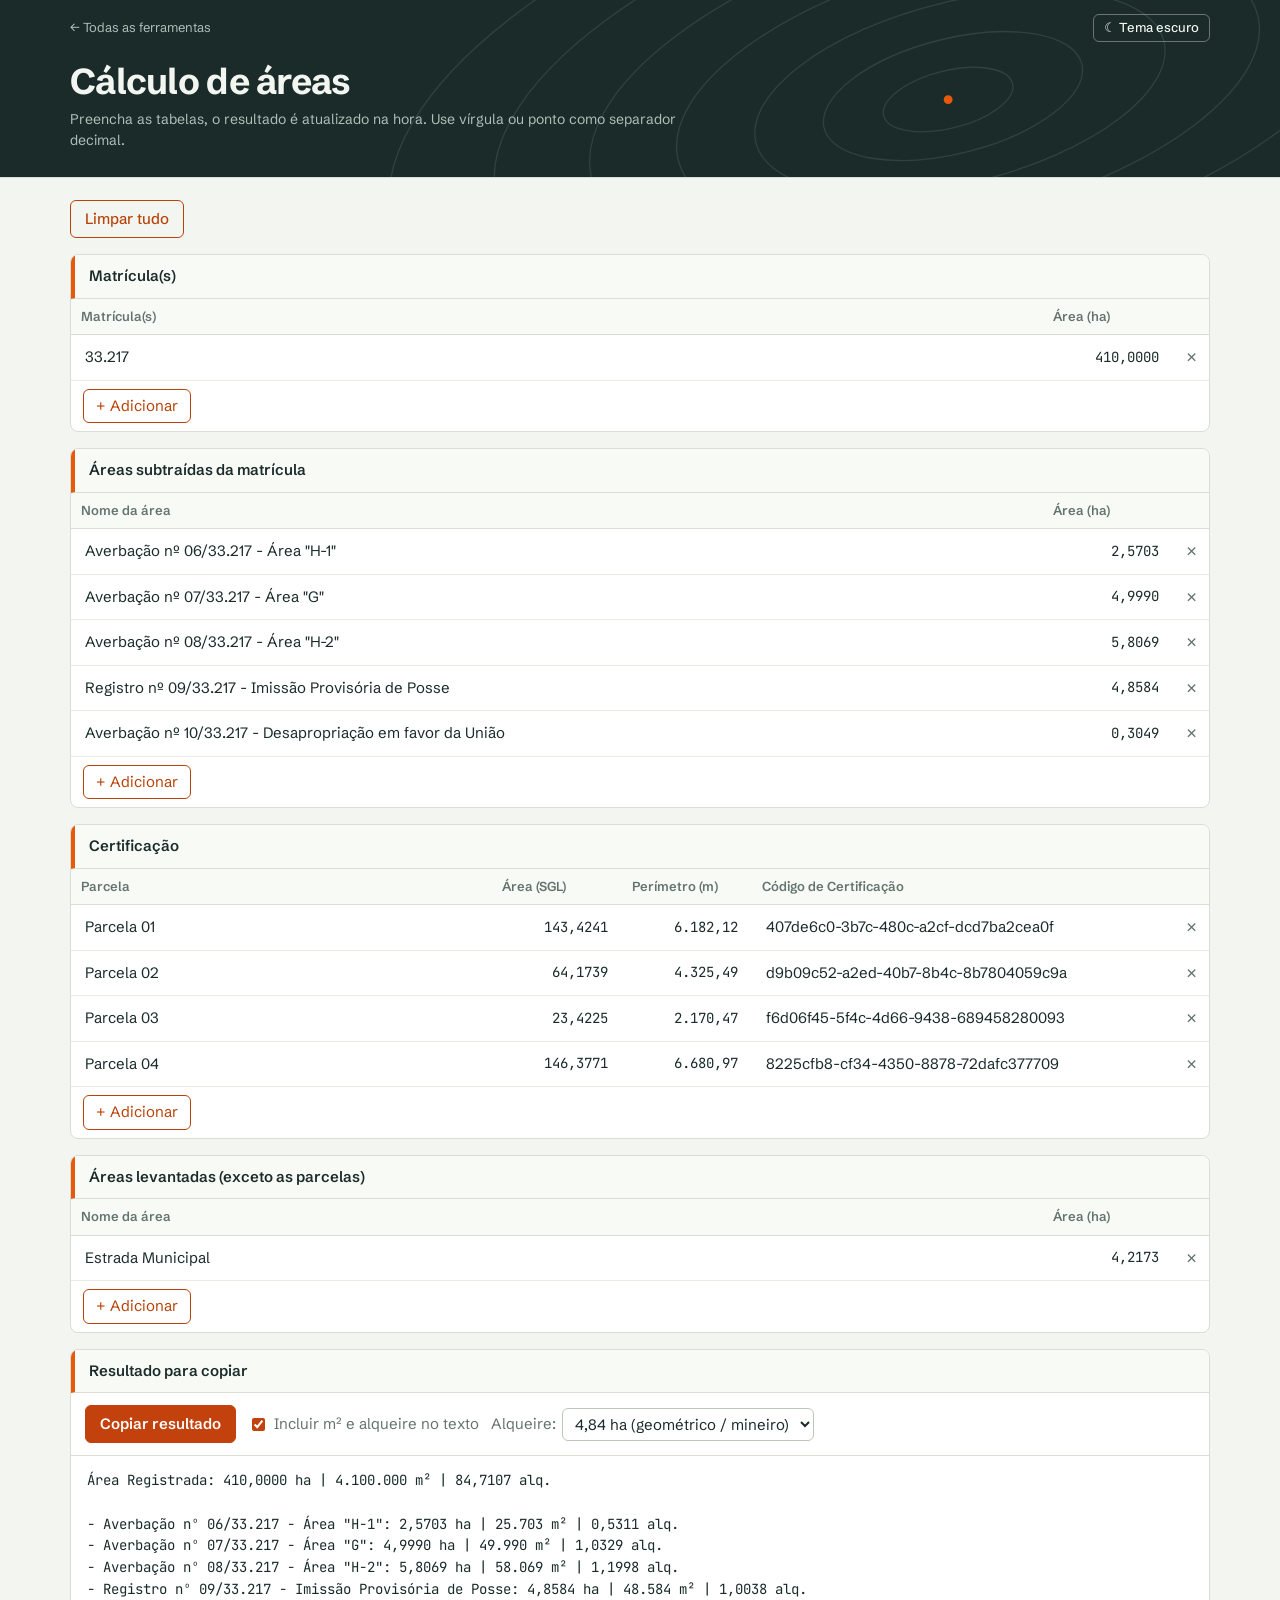
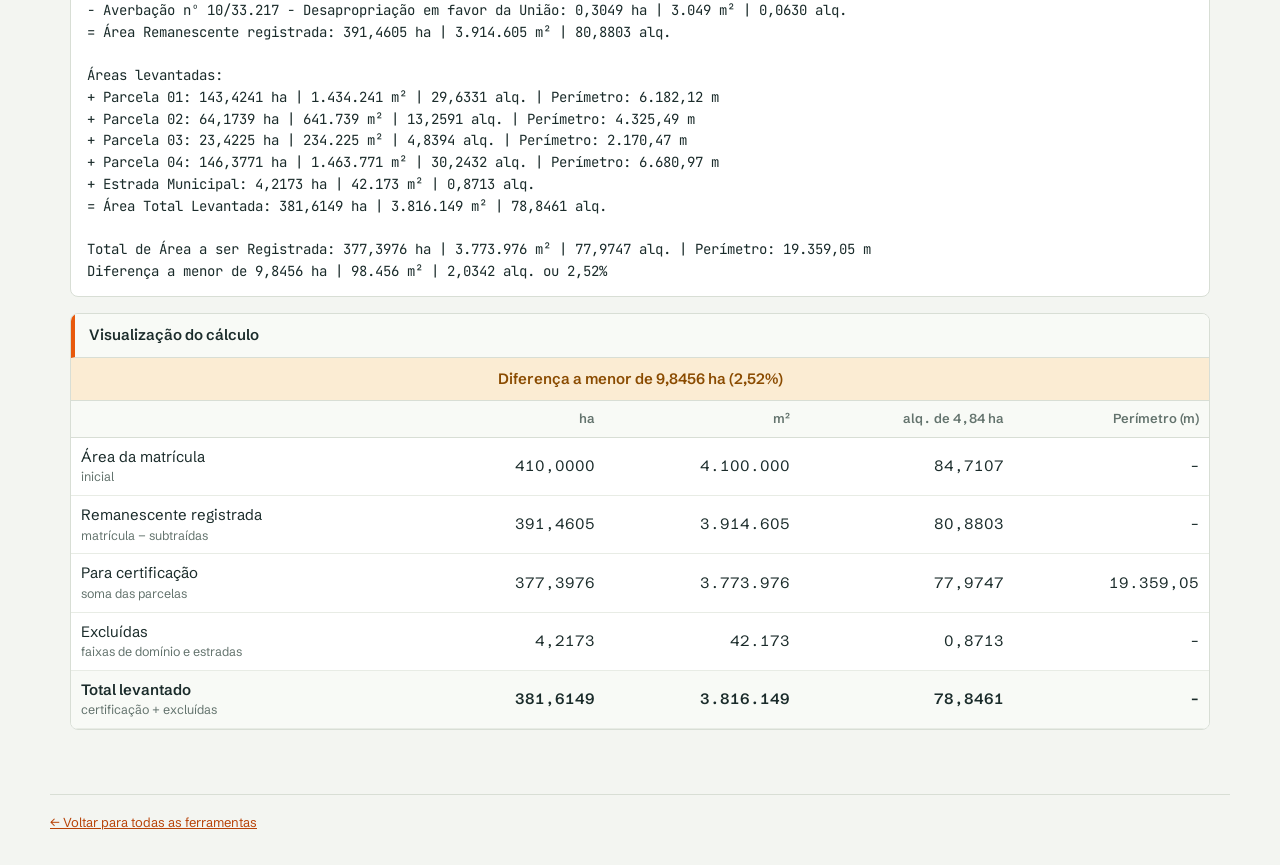
==== areas/index.html @ 034ebc50 "Update index.html" ====
<!DOCTYPE html>
<html lang="pt-BR">
<head>
<meta charset="utf-8">
<meta name="viewport" content="width=device-width, initial-scale=1">
<meta name="color-scheme" content="light dark">
<title>Cálculo de áreas · Ferramentas</title>
<meta name="description" content="Cálculo de áreas: matrícula, áreas subtraídas, parcelas certificadas e áreas levantadas, com texto pronto para copiar.">
<link rel="icon" href="../assets/favicon.svg" type="image/svg+xml">
<link rel="preconnect" href="https://fonts.googleapis.com">
<link rel="preconnect" href="https://fonts.gstatic.com" crossorigin>
<link href="https://fonts.googleapis.com/css2?family=JetBrains+Mono:wght@400;500&family=Schibsted+Grotesk:wght@400;500;600;700&display=swap" rel="stylesheet">
<link rel="stylesheet" href="../assets/comum.css">
<script src="../assets/comum.js"></script>
<style>
main.wrap { padding-top: 22px; padding-bottom: 8px; }
section { background: var(--surface); border: 1px solid var(--line); border-radius: 8px; margin-bottom: 16px; overflow: hidden; }
section > h2 { margin: 0; padding: 10px 14px; font-size: 15px; font-weight: 600; background: var(--surface-2);
  border-bottom: 1px solid var(--line); border-left: 4px solid var(--mark); }
.scroll { overflow-x: auto; }
table { width: 100%; border-collapse: collapse; }
th { text-align: left; font-weight: 600; font-size: 13px; padding: 8px 10px; color: var(--muted);
  background: var(--surface-2); border-bottom: 1px solid var(--line); white-space: nowrap; }
td { padding: 3px 4px; border-bottom: 1px solid var(--line-soft); }
td input { width: 100%; min-width: 90px; padding: 7px 9px; font: inherit; color: var(--ink);
  background: transparent; border: 1px solid transparent; border-radius: 4px; }
td input:hover { border-color: var(--line-strong); }
td input:focus { outline: 2px solid var(--mark); background: var(--surface); }
td.num { width: 130px; }
td.num input { text-align: right; min-width: 0; font-family: var(--mono); font-size: 14px; }
th.num { width: 130px; }
td.del { width: 36px; text-align: center; }
button.add, button.x { font: inherit; cursor: pointer; border-radius: 6px; }
button.add { margin: 8px 12px; padding: 5px 12px; background: transparent; color: var(--accent-text); border: 1px solid var(--accent-text); }
button.add:hover { background: var(--accent); border-color: var(--accent); color: var(--accent-ink); }
button.x { border: none; background: transparent; color: var(--muted); font-size: 1.1rem; padding: 2px 8px; }
button.x:hover { color: var(--danger); }
select { color: var(--ink); background: var(--surface); border: 1px solid var(--line-strong); border-radius: 6px; padding: 5px 8px; }
.bar { display: flex; flex-wrap: wrap; gap: 12px; align-items: center; padding: 12px 14px; border-bottom: 1px solid var(--line); }
.bar label { display: flex; gap: 6px; align-items: center; color: var(--muted); }
.bar input[type="checkbox"] { accent-color: var(--accent); }
pre { margin: 0; padding: 14px 16px; white-space: pre-wrap; word-break: break-word;
  font: 14px/1.55 var(--mono); }
.calc .diff { text-align: center; padding: 10px 14px; font-weight: 600; background: var(--surface-2); border-bottom: 1px solid var(--line); }
.calc .diff.zero { color: var(--ok); background: var(--ok-wash); }
.calc .diff.warn { color: var(--warn); background: var(--warn-wash); }
.calc table { font-variant-numeric: tabular-nums; }
.calc th { color: var(--muted); text-align: right; }
.calc th:first-child, .calc td:first-child { text-align: left; }
.calc td { padding: 8px 10px; text-align: right; white-space: nowrap; }
.calc td:first-child { white-space: normal; }
.calc tr.tot td { font-weight: 600; background: var(--surface-2); }
.calc small { display: block; color: var(--muted); font-weight: 400; }
.toast { color: var(--ok); font-size: 13px; }
</style>
</head>
<body>
<header class="top">
  <div class="wrap">
    <nav class="crumbs" aria-label="Navegação">
      <a href="../">← Todas as ferramentas</a>
      <button type="button" class="btn light small" id="themeBtn">Tema</button>
    </nav>
    <div class="top-main">
      <div>
        <h1>Cálculo de áreas</h1>
        <p class="lead">Preencha as tabelas, o resultado é atualizado na hora. Use vírgula ou ponto como separador decimal.</p>
      </div>
    </div>
  </div>
</header>

<main class="wrap">
  <div style="margin-bottom:16px">
    <button class="btn ghost" id="clear">Limpar tudo</button>
  </div>

  <div id="tables"></div>

  <section>
    <h2>Resultado para copiar</h2>
    <div class="bar">
      <button class="btn primary" id="copy">Copiar resultado</button>
      <label><input type="checkbox" id="extra" checked> Incluir m² e alqueire no texto</label>
      <label>Alqueire:
        <select id="alq">
          <option value="48400" selected>4,84 ha (geométrico / mineiro)</option>
          <option value="24200">2,42 ha (paulista)</option>
        </select>
      </label>
      <span class="toast" id="toast" role="status" aria-live="polite"></span>
    </div>
    <pre id="out"></pre>
  </section>

  <section>
    <h2>Visualização do cálculo</h2>
    <div class="calc" id="calc"></div>
  </section>
</main>

<footer class="site-foot wrap">
  <a href="../">← Voltar para todas as ferramentas</a>
</footer>

<script>

const CONFIG = [
  { key: 'mat', title: 'Matrícula(s)',
    cols: [['Matrícula(s)', 'text'], ['Área (ha)', 'num']] },
  { key: 'sub', title: 'Áreas subtraídas da matrícula',
    cols: [['Nome da área', 'text'], ['Área (ha)', 'num']] },
  { key: 'cert', title: 'Certificação',
    cols: [['Parcela', 'text'], ['Área (SGL)', 'num'], ['Perímetro (m)', 'num'], ['Código de Certificação', 'text']] },
  { key: 'lev', title: 'Áreas levantadas (exceto as parcelas)',
    cols: [['Nome da área', 'text'], ['Área (ha)', 'num']] }
];

const EXEMPLO = {
  mat: [['33.217', '410,0000']],
  sub: [
    ['Averbação nº 06/33.217 - Área "H-1"', '2,5703'],
    ['Averbação nº 07/33.217 - Área "G"', '4,9990'],
    ['Averbação nº 08/33.217 - Área "H-2"', '5,8069'],
    ['Registro nº 09/33.217 - Imissão Provisória de Posse', '4,8584'],
    ['Averbação nº 10/33.217 - Desapropriação em favor da União', '0,3049']
  ],
  cert: [
    ['Parcela 01', '143,4241', '6.182,12', '407de6c0-3b7c-480c-a2cf-dcd7ba2cea0f'],
    ['Parcela 02', '64,1739', '4.325,49', 'd9b09c52-a2ed-40b7-8b4c-8b7804059c9a'],
    ['Parcela 03', '23,4225', '2.170,47', 'f6d06f45-5f4c-4d66-9438-689458280093'],
    ['Parcela 04', '146,3771', '6.680,97', '8225cfb8-cf34-4350-8878-72dafc377709']
  ],
  lev: [['Estrada Municipal', '4,2173']]
};

const data = {};
CONFIG.forEach(c => data[c.key] = []);

/* ---------- números ---------- */
function parse(v) {
  v = String(v || '').trim().replace(/\s/g, '');
  if (!v) return 0;
  if (v.includes(',')) v = v.replace(/\./g, '').replace(',', '.');
  const n = parseFloat(v);
  return isNaN(n) ? 0 : n;
}
const fmt = (n, d) => n.toLocaleString('pt-BR', { minimumFractionDigits: d, maximumFractionDigits: d });
const ha = n => fmt(n, 4);
const m2 = n => fmt(Math.round(n * 10000), 0); // 4 casas em ha = 1 m²
const alqM2 = () => +document.getElementById('alq').value;
const alqNome = () => 'alq. de ' + fmt(alqM2() / 10000, 2) + ' ha';
const alq = n => fmt(n * 10000 / alqM2(), 4);
const cap = s => s.charAt(0).toUpperCase() + s.slice(1);

/* ---------- tabelas de entrada ---------- */
function newRow(key) {
  const n = CONFIG.find(c => c.key === key).cols.length;
  const row = Array(n).fill('');
  if (key === 'cert') row[0] = 'Parcela ' + String(data.cert.length + 1).padStart(2, '0');
  return row;
}

function build() {
  const wrap = document.getElementById('tables');
  wrap.innerHTML = '';
  CONFIG.forEach(c => {
    const sec = document.createElement('section');
    sec.innerHTML = `<h2>${c.title}</h2><div class="scroll"><table><thead><tr>` +
      c.cols.map(x => `<th${x[1] === 'num' ? ' class="num"' : ''}>${x[0]}</th>`).join('') + `<th></th></tr></thead><tbody></tbody></table></div>`;
    const tbody = sec.querySelector('tbody');
    data[c.key].forEach((row, i) => {
      const tr = document.createElement('tr');
      row.forEach((val, j) => {
        const td = document.createElement('td');
        if (c.cols[j][1] === 'num') td.className = 'num';
        const inp = document.createElement('input');
        inp.value = val;
        inp.setAttribute('aria-label', c.cols[j][0]);
        if (c.cols[j][1] === 'num') inp.inputMode = 'decimal';
        inp.addEventListener('input', () => { data[c.key][i][j] = inp.value; update(); });
        td.appendChild(inp);
        tr.appendChild(td);
      });
      const td = document.createElement('td');
      td.className = 'del';
      td.innerHTML = '<button class="x" title="Remover linha" aria-label="Remover linha">×</button>';
      td.firstChild.addEventListener('click', () => { data[c.key].splice(i, 1); build(); update(); });
      tr.appendChild(td);
      tbody.appendChild(tr);
    });
    const add = document.createElement('button');
    add.className = 'add';
    add.textContent = '+ Adicionar';
    add.addEventListener('click', () => {
      data[c.key].push(newRow(c.key));
      build(); update();
      const inputs = document.querySelectorAll('section')[CONFIG.indexOf(c)].querySelectorAll('tbody tr:last-child input');
      if (inputs[0]) inputs[0].focus();
    });
    sec.appendChild(add);
    wrap.appendChild(sec);
  });
}

/* ---------- cálculo ---------- */
function compute() {
  const rows = k => data[k].filter(r => r.some(v => String(v).trim() !== ''));
  const mat = rows('mat'), sub = rows('sub'), cert = rows('cert'), lev = rows('lev');
  const r4 = x => Math.round(x * 10000) / 10000;
  const sum = (arr, i) => r4(arr.reduce((s, r) => s + parse(r[i]), 0));

  const registrada = sum(mat, 1);
  const subtraidas = sum(sub, 1);
  const remanescente = r4(registrada - subtraidas);       // =SOMA(Coluna E - Coluna I)
  const certificada = sum(cert, 1);                   // Coluna M
  const extra = sum(lev, 1);                          // Coluna R
  const levantada = r4(certificada + extra);

  const diffHa = r4(Math.abs(remanescente - levantada));
  const diffPerc = remanescente === 0 ? 0 : Math.round((diffHa / remanescente) * 10000) / 100;
  const zero = diffHa === 0;
  const sentido = zero ? 'Sem divergência'
    : remanescente > levantada ? 'Diferença a menor de ' : 'Diferença a maior de ';

  return { mat, sub, cert, lev, registrada, subtraidas, remanescente, certificada, extra, levantada,
    diffHa, diffPerc, zero, sentido,
    perCert: Math.round(cert.reduce((s, r) => s + parse(r[2]), 0) * 100) / 100,
    vazio: !mat.length && !cert.length && !lev.length };
}

function text(c, extra) {
  const val = n => ha(n) + ' ha' + (extra ? ` | ${m2(n)} m² | ${alq(n)} alq.` : '');
  const per = n => n > 0 ? ` | Perímetro: ${fmt(n, 2)} m` : '';
  const L = [];
  if (c.mat.length > 1) {
    c.mat.forEach(r => L.push(`Matrícula ${r[0] || '?'}: ${val(parse(r[1]))}`));
    L.push('');
  }
  L.push(`Área Registrada: ${val(c.registrada)}`, '');
  c.sub.forEach(r => L.push(`- ${r[0] || 'Sem nome'}: ${val(parse(r[1]))}`));
  L.push(`= Área Remanescente registrada: ${val(c.remanescente)}`, '');
  L.push('Áreas levantadas:');
  c.cert.forEach((r, i) => L.push(`+ ${cap(r[0] || 'Parcela ' + String(i + 1).padStart(2, '0'))}: ${val(parse(r[1]))}${per(parse(r[2]))}`));
  c.lev.forEach(r => L.push(`+ ${r[0] || 'Sem nome'}: ${val(parse(r[1]))}`));
  L.push(`= Área Total Levantada: ${val(c.levantada)}`, '');
  L.push(`Total de Área a ser Registrada: ${val(c.certificada)}${per(c.perCert)}`);
  L.push(c.zero ? c.sentido : `${c.sentido}${val(c.diffHa)} ou ${fmt(c.diffPerc, 2)}%`);
  return L.join('\n');
}

function visual(c) {
  const row = (nome, dica, n, per, tot) =>
    `<tr${tot ? ' class="tot"' : ''}><td>${nome}<small>${dica}</small></td><td>${ha(n)}</td><td>${m2(n)}</td><td>${alq(n)}</td><td>${per === null ? '–' : fmt(per, 2)}</td></tr>`;
  const msg = c.zero ? c.sentido : `${c.sentido}${ha(c.diffHa)} ha (${fmt(c.diffPerc, 2)}%)`;
  return `<div class="diff ${c.zero ? 'zero' : 'warn'}">${msg}</div>
  <div class="scroll"><table>
    <thead><tr><th></th><th>ha</th><th>m²</th><th>${alqNome()}</th><th>Perímetro (m)</th></tr></thead>
    <tbody>
      ${row('Área da matrícula', 'inicial', c.registrada, null)}
      ${row('Remanescente registrada', 'matrícula − subtraídas', c.remanescente, null)}
      ${row('Para certificação', 'soma das parcelas', c.certificada, c.perCert)}
      ${row('Excluídas', 'faixas de domínio e estradas', c.extra, null)}
      ${row('Total levantado', 'certificação + excluídas', c.levantada, null, true)}
    </tbody>
  </table></div>`;
}

function update() {
  const c = compute();
  document.getElementById('out').textContent = c.vazio ? 'Preencha as tabelas para ver o resultado.'
    : text(c, document.getElementById('extra').checked);
  document.getElementById('calc').innerHTML = visual(c);
}

/* ---------- ações ---------- */
function toast(msg) {
  const t = document.getElementById('toast');
  t.textContent = msg;
  setTimeout(() => t.textContent = '', 2500);
}
document.getElementById('copy').addEventListener('click', async () => {
  const txt = document.getElementById('out').textContent;
  try {
    await navigator.clipboard.writeText(txt);
  } catch (e) {
    const ta = document.createElement('textarea');
    ta.value = txt; document.body.appendChild(ta); ta.select();
    document.execCommand('copy'); ta.remove();
  }
  toast('Resultado copiado');
});
document.getElementById('clear').addEventListener('click', () => {
  CONFIG.forEach(c => data[c.key] = [Array(c.cols.length).fill('')]);
  build(); update();
});
document.getElementById('extra').addEventListener('change', update);
document.getElementById('alq').addEventListener('change', update);

CONFIG.forEach(c => data[c.key] = EXEMPLO[c.key].map(r => r.slice()));
build(); update();
</script>
</body>
</html>
---- assets/comum.css ----
/* ============================================================
   Ferramentas: estilos compartilhados (cores, tipografia,
   cabeçalho, botões). Cada ferramenta só acrescenta o que é dela.
   ============================================================ */

/* ---------- Cores: tema claro (padrão) ---------- */
:root {
  color-scheme: light;
  --bg: #F3F5F1;  --surface: #FFFFFF;  --surface-2: #F8FAF6;
  --ink: #1A2B2A;  --ink-soft: #2C4140;  --muted: #63736D;
  --line: #D8DED5;  --line-soft: #E8ECE5;  --line-strong: #BCC6BB;

  --accent: #C2410C;  --accent-hover: #9A3412;  --accent-ink: #FFFFFF;
  --accent-wash: #FDEBDD;  --accent-text: #B84308;
  --mark: #E8590C;                       /* só decoração e foco */

  --ok: #2F6B4F;  --ok-wash: #DDEFE5;
  --warn: #8A4B00;  --warn-wash: #FBECD3;
  --danger: #B3261E;  --danger-deep: #8E1D17;  --danger-wash: #FBE9E7;
  --danger-btn: #B3261E;  --danger-btn-hover: #8E1D17;

  --band: #1A2B2A;  --band-ink: #F3F5F1;  --band-muted: #AFC0B8;
  --chip-bg: #1A2B2A;  --chip-ink: #F3F5F1;
  --hl: #FFF3C9;                         /* linha em destaque */

  --sans: "Schibsted Grotesk", system-ui, -apple-system, "Segoe UI", Roboto, sans-serif;
  --mono: "JetBrains Mono", ui-monospace, SFMono-Regular, Menlo, Consolas, monospace;
}

/* ---------- Cores: tema escuro ---------- */
@media (prefers-color-scheme: dark) {
  :root:not([data-theme="light"]) {
    color-scheme: dark;
    --bg: #111816;  --surface: #1A2321;  --surface-2: #202B28;
    --ink: #E7EDEA;  --ink-soft: #C5D1CB;  --muted: #93A39C;
    --line: #2F3D39;  --line-soft: #26322F;  --line-strong: #43534E;
    --accent: #FF8A3D;  --accent-hover: #FFA15F;  --accent-ink: #1A0E05;
    --accent-wash: #3A2314;  --accent-text: #FFA15F;  --mark: #FF8A3D;
    --ok: #6FCF9C;  --ok-wash: #1B3A2C;
    --warn: #F0B765;  --warn-wash: #3A2C14;
    --danger: #FF8F86;  --danger-deep: #FFB0A9;  --danger-wash: #3B1F1C;
    --danger-btn: #C63A2F;  --danger-btn-hover: #DB4A3F;
    --band: #0C1211;  --band-ink: #E7EDEA;  --band-muted: #93A39C;
    --chip-bg: #2A3A36;  --chip-ink: #E7EDEA;
    --hl: #3D3515;
  }
}
:root[data-theme="dark"] {
  color-scheme: dark;
  --bg: #111816;  --surface: #1A2321;  --surface-2: #202B28;
  --ink: #E7EDEA;  --ink-soft: #C5D1CB;  --muted: #93A39C;
  --line: #2F3D39;  --line-soft: #26322F;  --line-strong: #43534E;
  --accent: #FF8A3D;  --accent-hover: #FFA15F;  --accent-ink: #1A0E05;
  --accent-wash: #3A2314;  --accent-text: #FFA15F;  --mark: #FF8A3D;
  --ok: #6FCF9C;  --ok-wash: #1B3A2C;
  --warn: #F0B765;  --warn-wash: #3A2C14;
  --danger: #FF8F86;  --danger-deep: #FFB0A9;  --danger-wash: #3B1F1C;
  --danger-btn: #C63A2F;  --danger-btn-hover: #DB4A3F;
  --band: #0C1211;  --band-ink: #E7EDEA;  --band-muted: #93A39C;
  --chip-bg: #2A3A36;  --chip-ink: #E7EDEA;
  --hl: #3D3515;
}

/* ---------- Base ---------- */
*, *::before, *::after { box-sizing: border-box; }
html { background: var(--bg); -webkit-text-size-adjust: 100%; }
body { margin: 0; background: var(--bg); color: var(--ink); font: 400 15px/1.5 var(--sans); }
button, input, select, textarea { font: inherit; color: inherit; }
:focus-visible { outline: 3px solid var(--mark); outline-offset: 2px; }
[hidden] { display: none !important; }
.wrap { max-width: 1180px; margin: 0 auto; padding: 0 20px; }

/* ---------- Cabeçalho ---------- */
.top {
  background-color: var(--band); color: var(--band-ink);
  border-bottom: 1px solid var(--line);
  background-image: url("data:image/svg+xml,%3Csvg xmlns='http://www.w3.org/2000/svg' width='1200' height='160' viewBox='0 0 1200 160'%3E%3Cg fill='none' stroke='%239DB8AB' stroke-opacity='.16' stroke-width='1.2' transform='rotate(-14 900 90)'%3E%3Cellipse cx='900' cy='90' rx='60' ry='26'/%3E%3Cellipse cx='905' cy='88' rx='120' ry='52'/%3E%3Cellipse cx='912' cy='86' rx='190' ry='82'/%3E%3Cellipse cx='920' cy='84' rx='270' ry='116'/%3E%3Cellipse cx='930' cy='82' rx='360' ry='152'/%3E%3Cellipse cx='942' cy='80' rx='460' ry='190'/%3E%3Cellipse cx='955' cy='78' rx='570' ry='230'/%3E%3C/g%3E%3Ccircle cx='900' cy='90' r='4' fill='%23E8590C'/%3E%3C/svg%3E");
  background-repeat: no-repeat; background-position: right center; background-size: cover;
}
.crumbs { display: flex; align-items: center; justify-content: space-between; gap: 12px; padding-top: 14px; font-size: 13px; }
.crumbs a { color: var(--band-muted); text-decoration: none; }
.crumbs a:hover { color: var(--band-ink); text-decoration: underline; }
.top-main { display: flex; align-items: flex-end; justify-content: space-between; gap: 16px; flex-wrap: wrap; padding: 20px 0 26px; }
.top h1 { margin: 0; font-size: clamp(26px, 4vw, 36px); line-height: 1.1; font-weight: 700; letter-spacing: -0.02em; }
.top .lead, .top .stats { margin: 8px 0 0; color: var(--band-muted); font-size: 14px; max-width: 72ch; }
.sync { display: flex; align-items: center; gap: 10px; color: var(--band-muted); font-size: 13px; }

/* ---------- Botões ---------- */
.btn {
  appearance: none; display: inline-flex; align-items: center; justify-content: center; gap: 6px;
  border: 1px solid var(--line-strong); background: var(--surface); color: var(--ink);
  border-radius: 6px; padding: 9px 14px; cursor: pointer; font-weight: 500; line-height: 1.2; text-decoration: none;
}
.btn:hover { border-color: var(--ink-soft); }
.btn.primary { background: var(--accent); border-color: var(--accent); color: var(--accent-ink); font-weight: 600; }
.btn.primary:hover { background: var(--accent-hover); border-color: var(--accent-hover); }
.btn.ghost { background: transparent; color: var(--accent-text); border-color: var(--accent-text); }
.btn.ghost:hover { background: var(--accent-wash); }
.btn.danger { background: var(--danger-btn); border-color: var(--danger-btn); color: #fff; font-weight: 600; }
.btn.danger:hover { background: var(--danger-btn-hover); border-color: var(--danger-btn-hover); }
.btn.light { background: transparent; border-color: rgba(255,255,255,.35); color: var(--band-ink); }
.btn.light:hover { border-color: #fff; }
.btn.small { padding: 5px 10px; font-size: 13px; }
.btn[disabled], .btn:disabled { opacity: .5; cursor: not-allowed; }

/* ---------- Rodapé ---------- */
.site-foot { margin-top: 40px; padding: 18px 0 32px; border-top: 1px solid var(--line); color: var(--muted); font-size: 13px; }
.site-foot a { color: var(--accent-text); }

@media (max-width: 760px) { .wrap { padding: 0 14px; } }
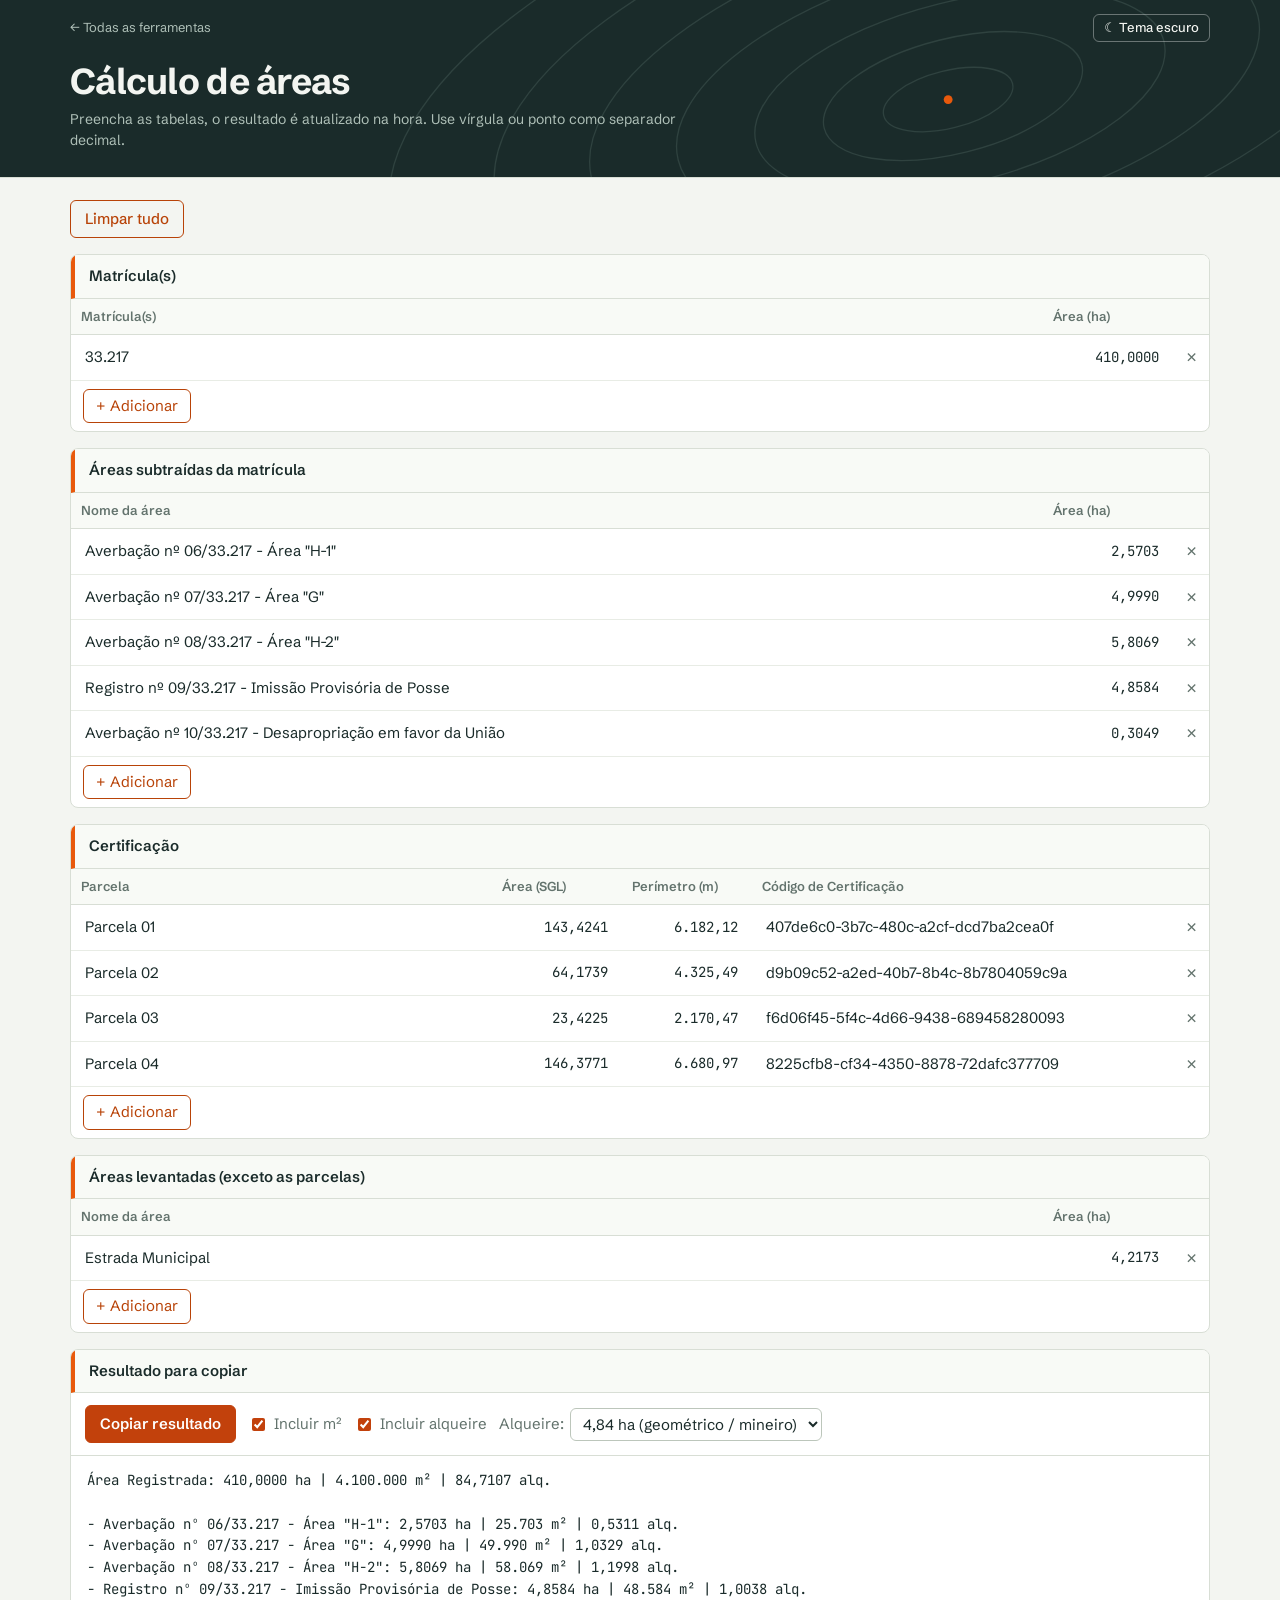
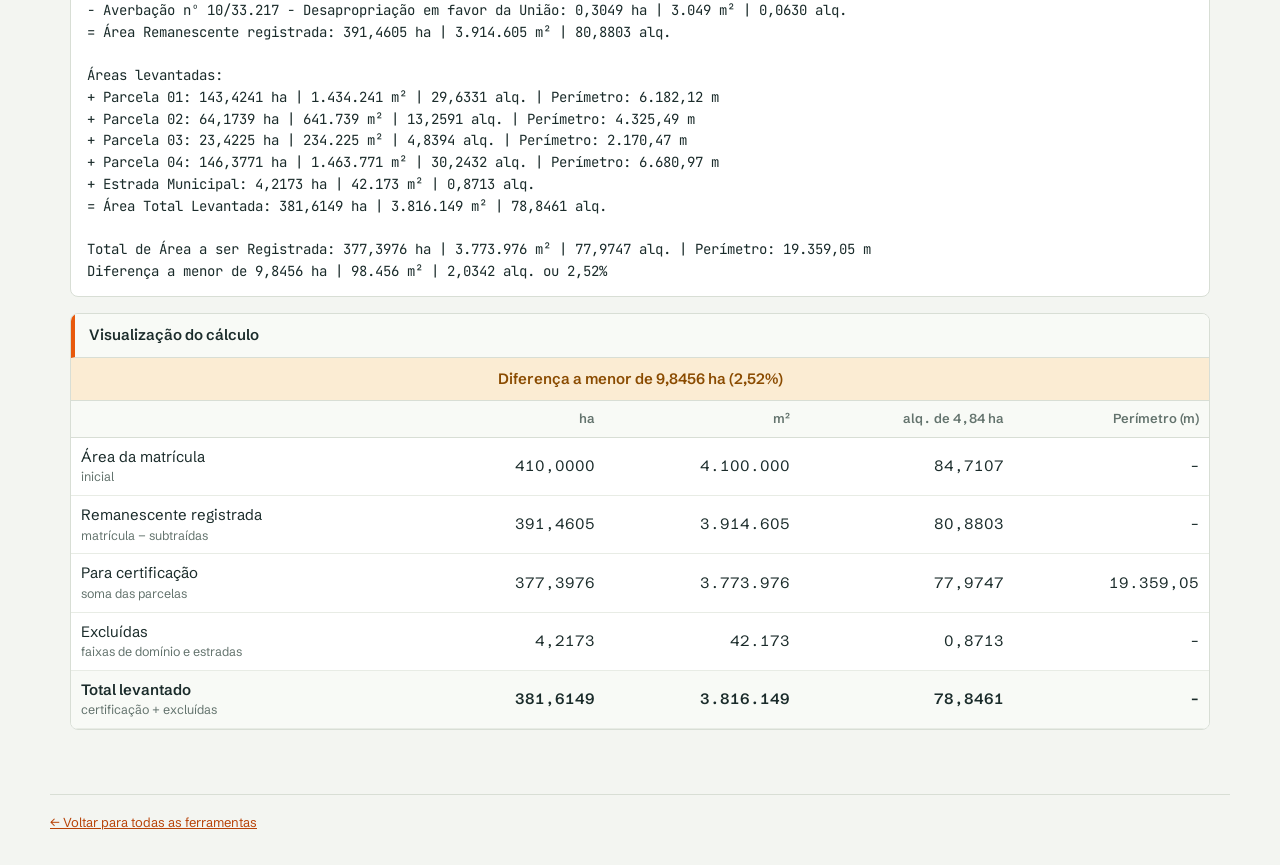
==== commit d372bdbc: "Refactor checkbox options and update text function" ====
--- a/areas/index.html
+++ b/areas/index.html
@@ -36,6 +36,7 @@
 button.x { border: none; background: transparent; color: var(--muted); font-size: 1.1rem; padding: 2px 8px; }
 button.x:hover { color: var(--danger); }
 select { color: var(--ink); background: var(--surface); border: 1px solid var(--line-strong); border-radius: 6px; padding: 5px 8px; }
+select:disabled { opacity: .5; }
 .bar { display: flex; flex-wrap: wrap; gap: 12px; align-items: center; padding: 12px 14px; border-bottom: 1px solid var(--line); }
 .bar label { display: flex; gap: 6px; align-items: center; color: var(--muted); }
 .bar input[type="checkbox"] { accent-color: var(--accent); }
@@ -81,7 +82,8 @@
     <h2>Resultado para copiar</h2>
     <div class="bar">
       <button class="btn primary" id="copy">Copiar resultado</button>
-      <label><input type="checkbox" id="extra" checked> Incluir m² e alqueire no texto</label>
+      <label><input type="checkbox" id="optM2" checked> Incluir m²</label>
+      <label><input type="checkbox" id="optAlq" checked> Incluir alqueire</label>
       <label>Alqueire:
         <select id="alq">
           <option value="48400" selected>4,84 ha (geométrico / mineiro)</option>
@@ -229,8 +231,9 @@
     vazio: !mat.length && !cert.length && !lev.length };
 }
 
-function text(c, extra) {
-  const val = n => ha(n) + ' ha' + (extra ? ` | ${m2(n)} m² | ${alq(n)} alq.` : '');
+// opts: { m2: boolean, alq: boolean }
+function text(c, opts) {
+  const val = n => ha(n) + ' ha' + (opts.m2 ? ` | ${m2(n)} m²` : '') + (opts.alq ? ` | ${alq(n)} alq.` : '');
   const per = n => n > 0 ? ` | Perímetro: ${fmt(n, 2)} m` : '';
   const L = [];
   if (c.mat.length > 1) {
@@ -268,8 +271,10 @@
 
 function update() {
   const c = compute();
+  const optAlq = document.getElementById('optAlq').checked;
+  document.getElementById('alq').disabled = !optAlq;
   document.getElementById('out').textContent = c.vazio ? 'Preencha as tabelas para ver o resultado.'
-    : text(c, document.getElementById('extra').checked);
+    : text(c, { m2: document.getElementById('optM2').checked, alq: optAlq });
   document.getElementById('calc').innerHTML = visual(c);
 }
 
@@ -294,8 +299,7 @@
   CONFIG.forEach(c => data[c.key] = [Array(c.cols.length).fill('')]);
   build(); update();
 });
-document.getElementById('extra').addEventListener('change', update);
-document.getElementById('alq').addEventListener('change', update);
+['optM2', 'optAlq', 'alq'].forEach(id => document.getElementById(id).addEventListener('change', update));
 
 CONFIG.forEach(c => data[c.key] = EXEMPLO[c.key].map(r => r.slice()));
 build(); update();
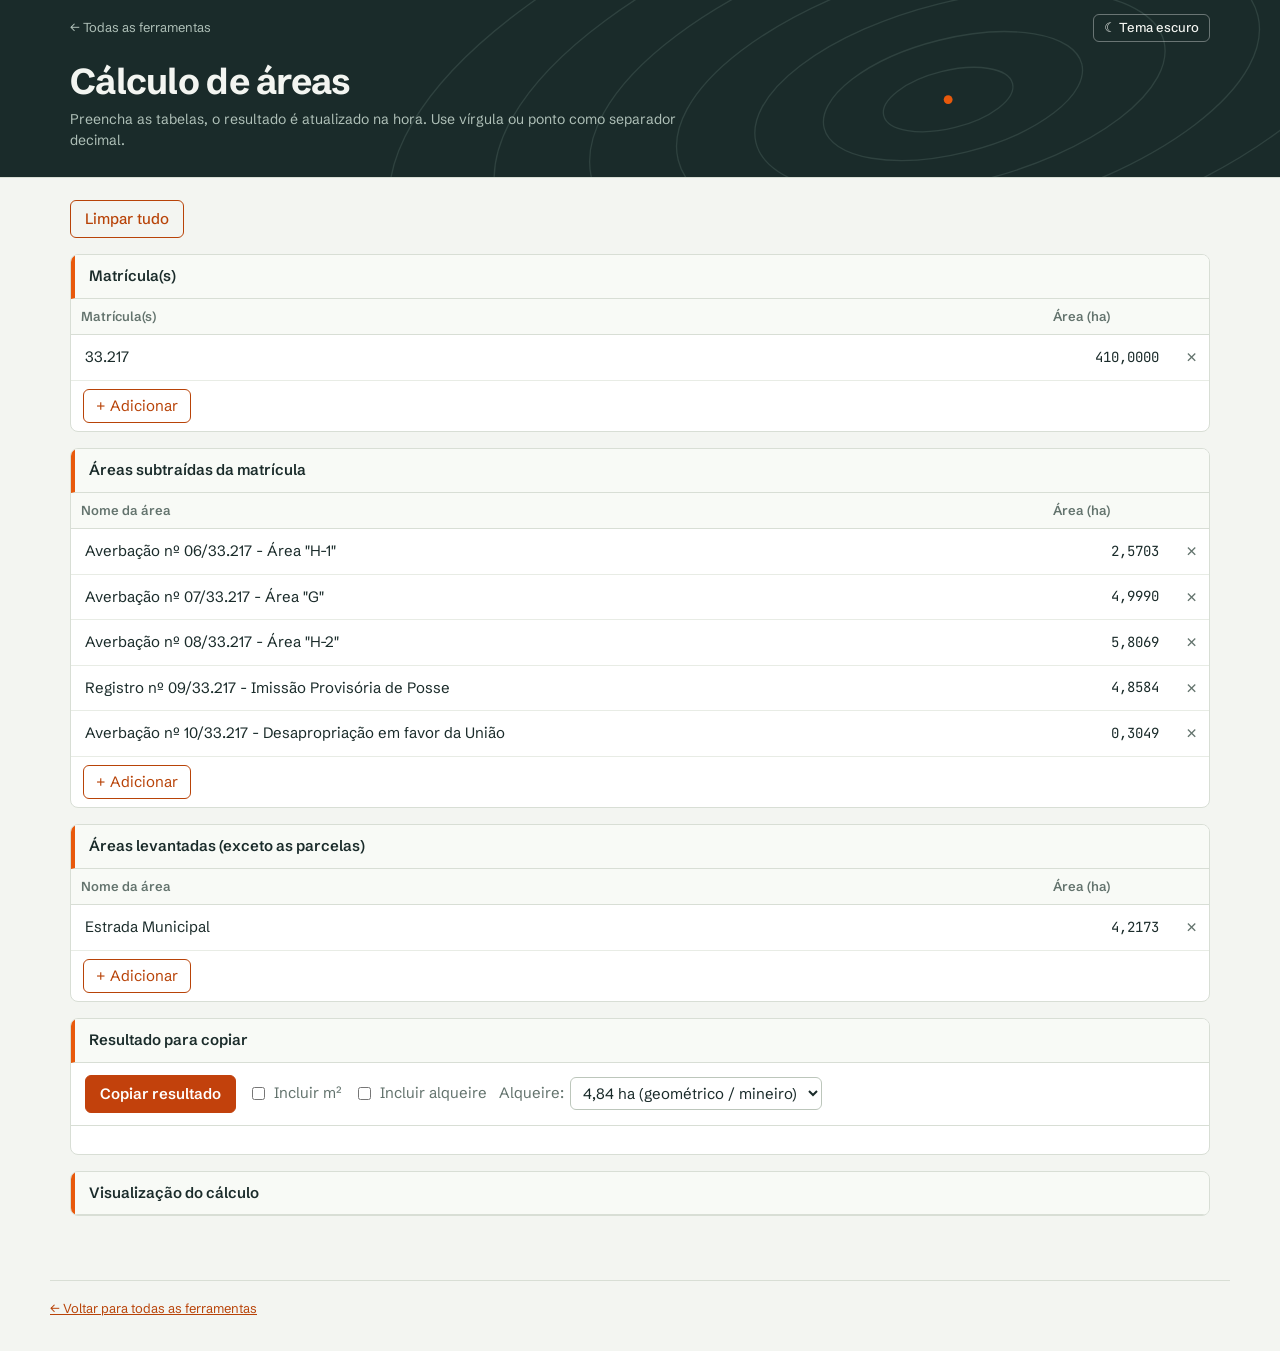
==== commit edba4c85: "Update index.html" ====
--- a/areas/index.html
+++ b/areas/index.html
@@ -82,8 +82,8 @@
     <h2>Resultado para copiar</h2>
     <div class="bar">
       <button class="btn primary" id="copy">Copiar resultado</button>
-      <label><input type="checkbox" id="optM2" checked> Incluir m²</label>
-      <label><input type="checkbox" id="optAlq" checked> Incluir alqueire</label>
+      <label><input type="checkbox" id="optM2"> Incluir m²</label>
+      <label><input type="checkbox" id="optAlq"> Incluir alqueire</label>
       <label>Alqueire:
         <select id="alq">
           <option value="48400" selected>4,84 ha (geométrico / mineiro)</option>
@@ -112,8 +112,6 @@
     cols: [['Matrícula(s)', 'text'], ['Área (ha)', 'num']] },
   { key: 'sub', title: 'Áreas subtraídas da matrícula',
     cols: [['Nome da área', 'text'], ['Área (ha)', 'num']] },
-  { key: 'cert', title: 'Certificação',
-    cols: [['Parcela', 'text'], ['Área (SGL)', 'num'], ['Perímetro (m)', 'num'], ['Código de Certificação', 'text']] },
   { key: 'lev', title: 'Áreas levantadas (exceto as parcelas)',
     cols: [['Nome da área', 'text'], ['Área (ha)', 'num']] }
 ];
@@ -126,12 +124,6 @@
     ['Averbação nº 08/33.217 - Área "H-2"', '5,8069'],
     ['Registro nº 09/33.217 - Imissão Provisória de Posse', '4,8584'],
     ['Averbação nº 10/33.217 - Desapropriação em favor da União', '0,3049']
-  ],
-  cert: [
-    ['Parcela 01', '143,4241', '6.182,12', '407de6c0-3b7c-480c-a2cf-dcd7ba2cea0f'],
-    ['Parcela 02', '64,1739', '4.325,49', 'd9b09c52-a2ed-40b7-8b4c-8b7804059c9a'],
-    ['Parcela 03', '23,4225', '2.170,47', 'f6d06f45-5f4c-4d66-9438-689458280093'],
-    ['Parcela 04', '146,3771', '6.680,97', '8225cfb8-cf34-4350-8878-72dafc377709']
   ],
   lev: [['Estrada Municipal', '4,2173']]
 };
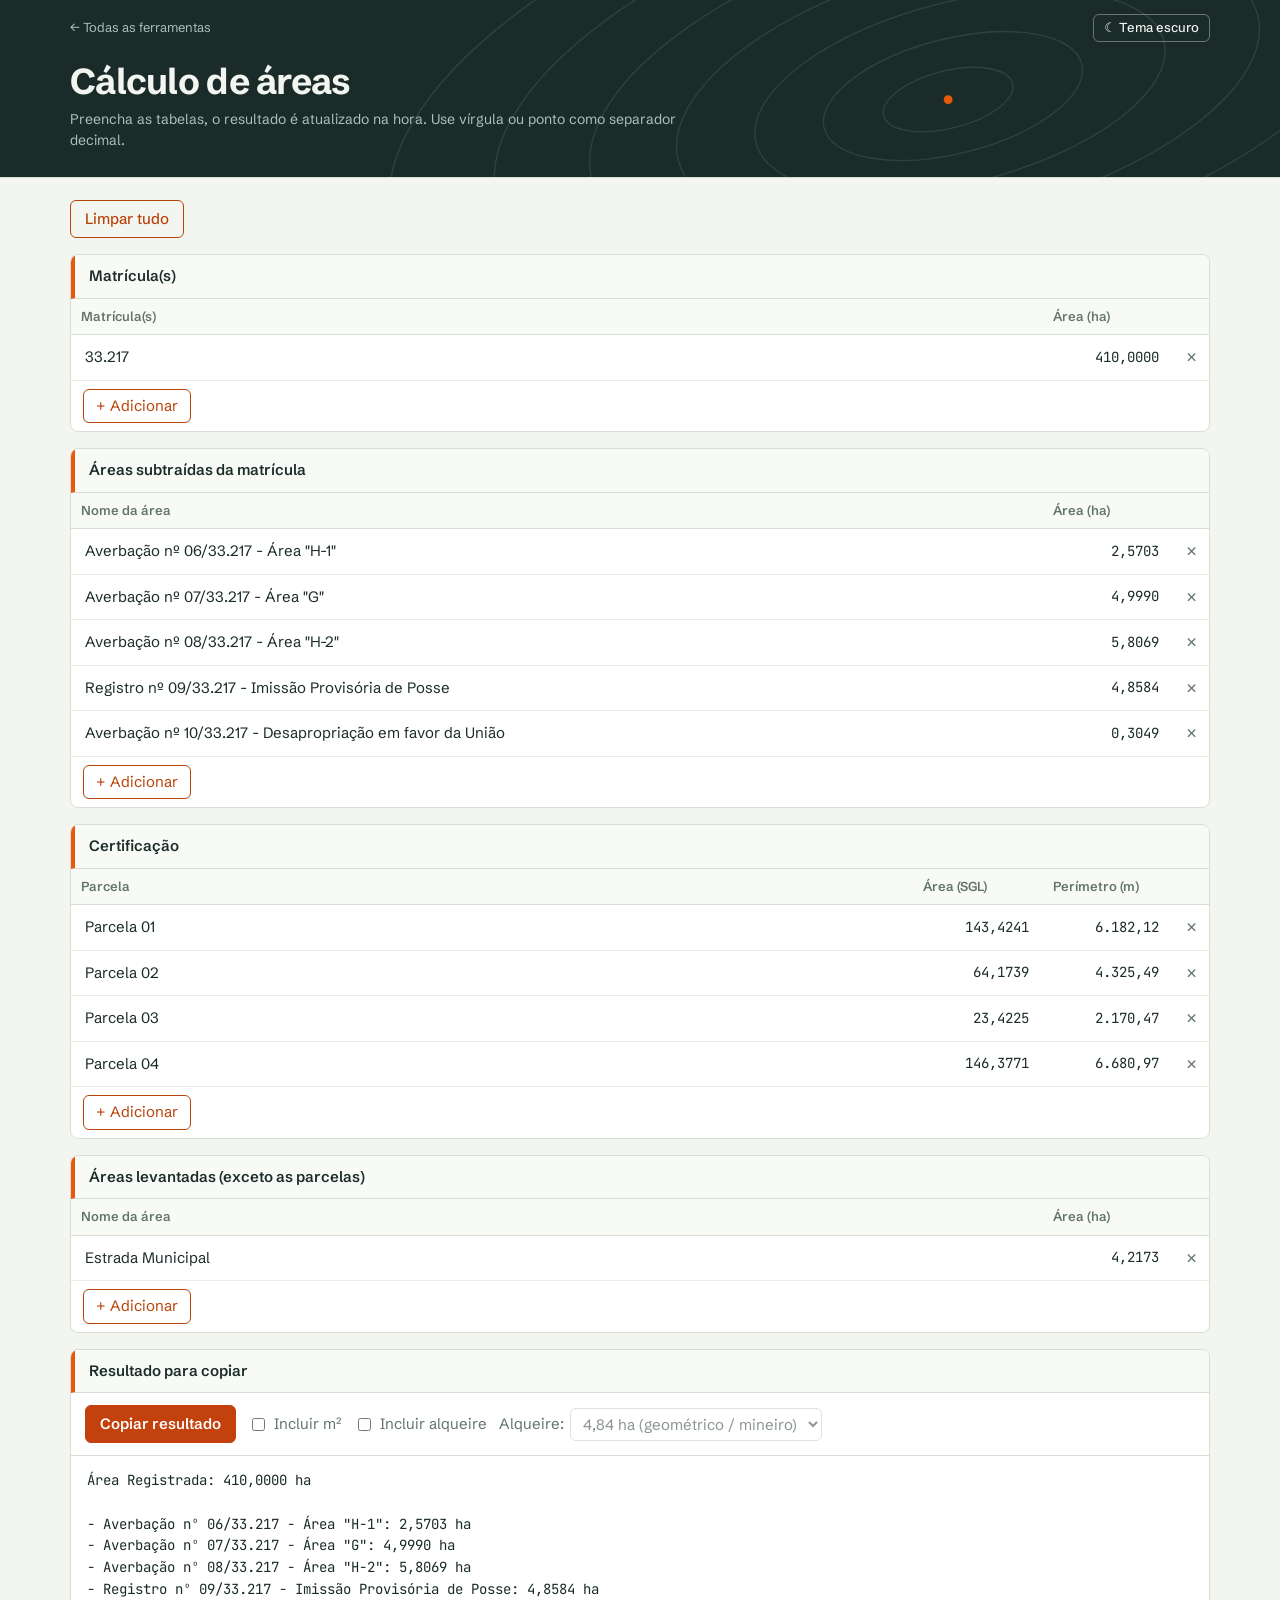
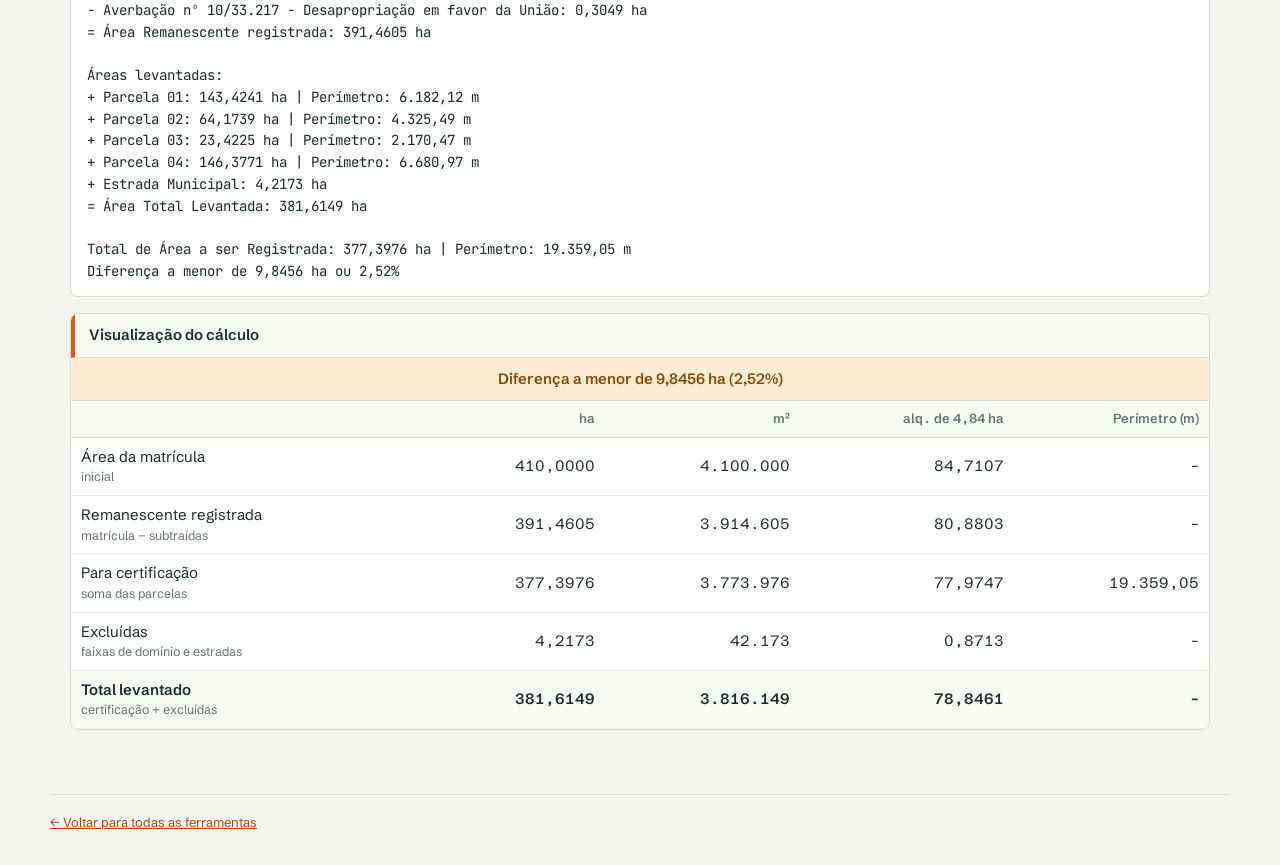
==== commit ce94bbb7: "Update index.html" ====
--- a/areas/index.html
+++ b/areas/index.html
@@ -112,6 +112,8 @@
     cols: [['Matrícula(s)', 'text'], ['Área (ha)', 'num']] },
   { key: 'sub', title: 'Áreas subtraídas da matrícula',
     cols: [['Nome da área', 'text'], ['Área (ha)', 'num']] },
+  { key: 'cert', title: 'Certificação',
+    cols: [['Parcela', 'text'], ['Área (SGL)', 'num'], ['Perímetro (m)', 'num']] },
   { key: 'lev', title: 'Áreas levantadas (exceto as parcelas)',
     cols: [['Nome da área', 'text'], ['Área (ha)', 'num']] }
 ];
@@ -124,6 +126,12 @@
     ['Averbação nº 08/33.217 - Área "H-2"', '5,8069'],
     ['Registro nº 09/33.217 - Imissão Provisória de Posse', '4,8584'],
     ['Averbação nº 10/33.217 - Desapropriação em favor da União', '0,3049']
+  ],
+  cert: [
+    ['Parcela 01', '143,4241', '6.182,12'],
+    ['Parcela 02', '64,1739', '4.325,49'],
+    ['Parcela 03', '23,4225', '2.170,47'],
+    ['Parcela 04', '146,3771', '6.680,97']
   ],
   lev: [['Estrada Municipal', '4,2173']]
 };
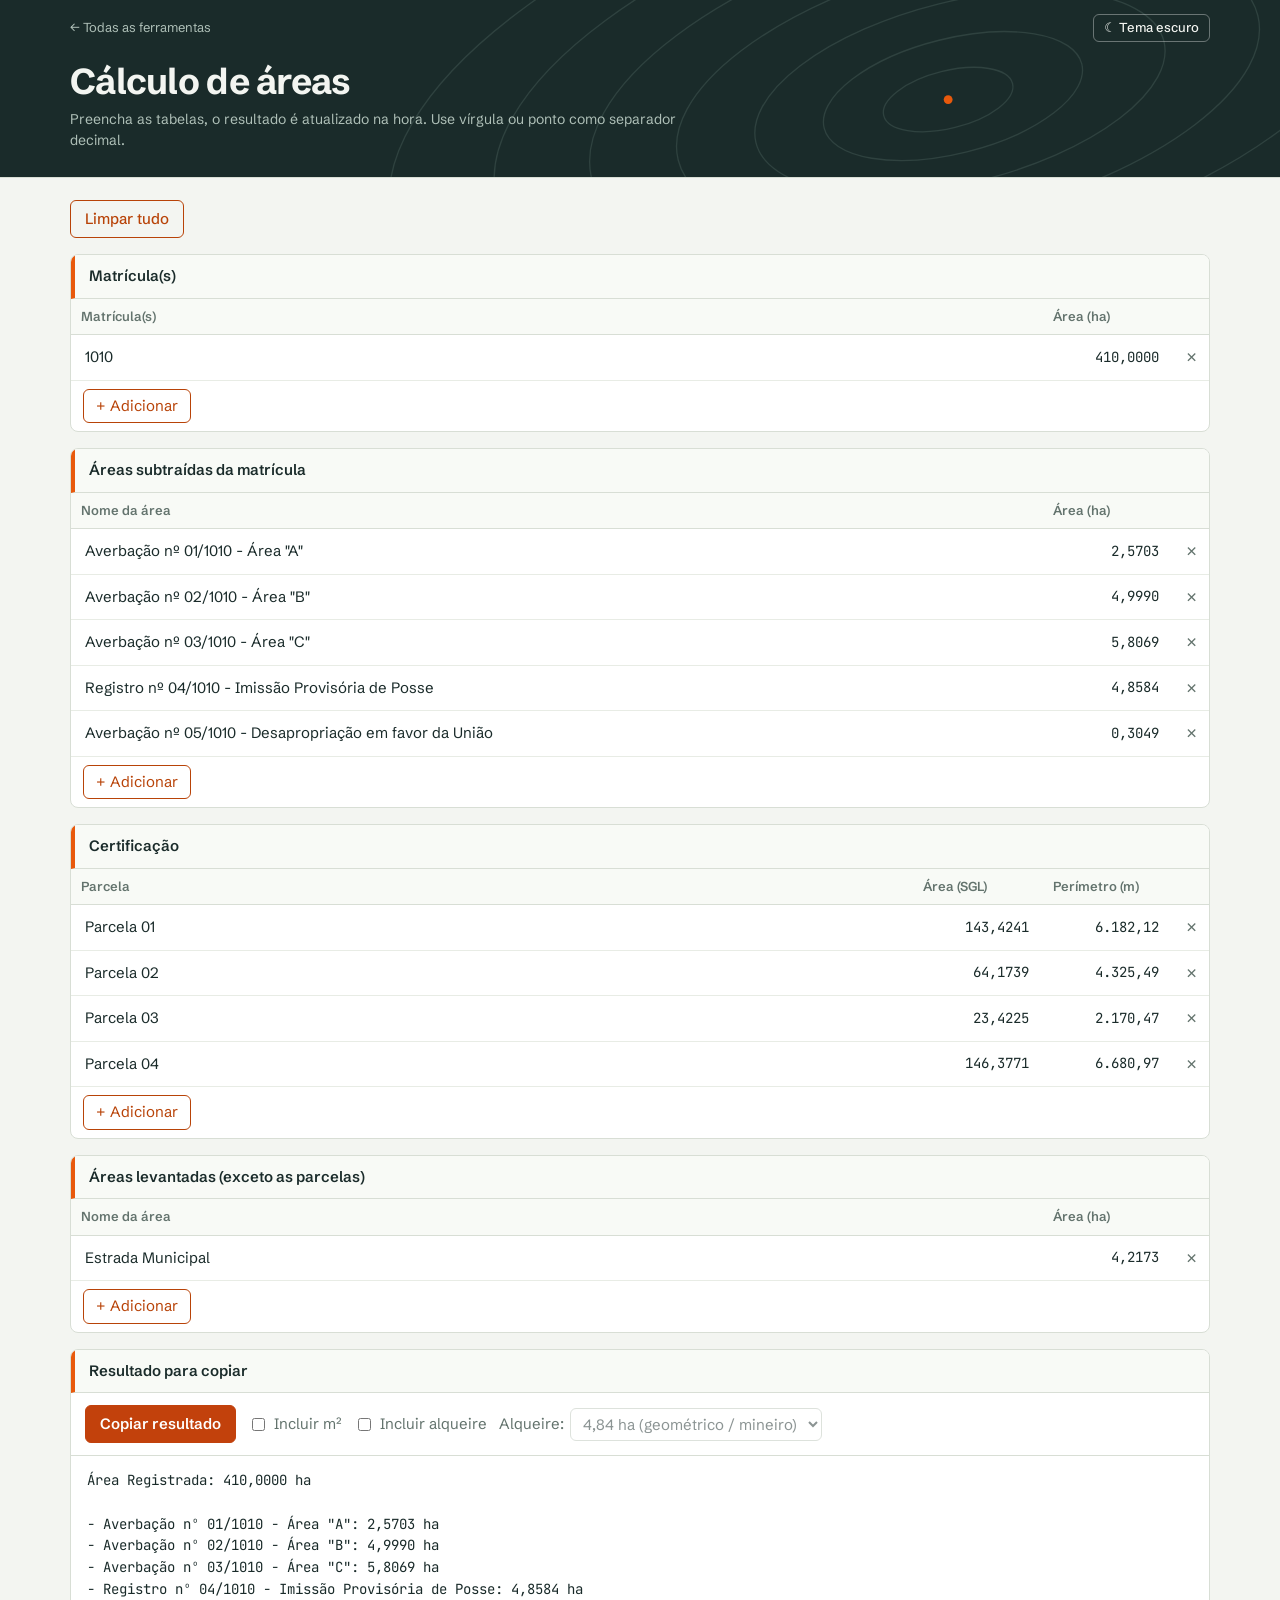
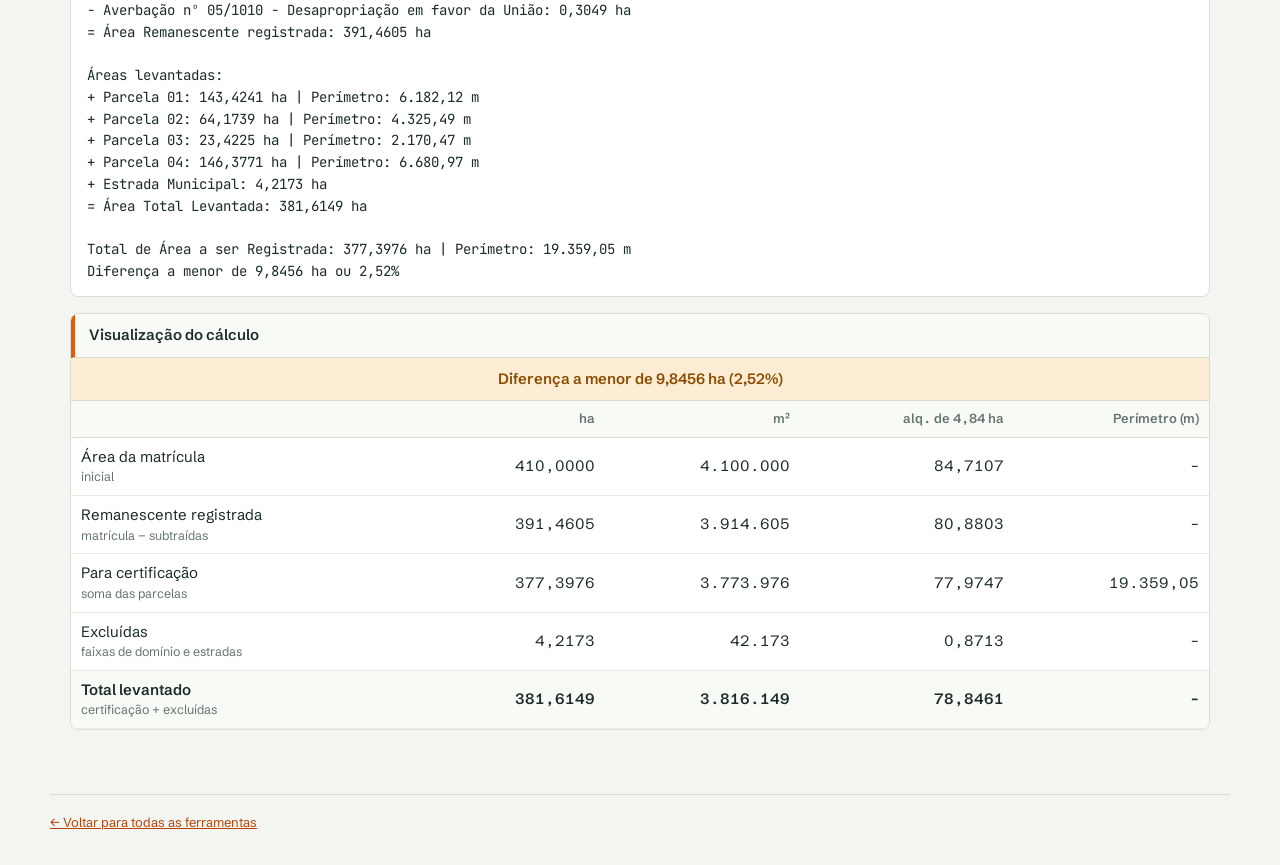
==== commit 42e9bb97: "Modify area identifiers and values in index.html Updated area identifiers and corresponding values i" ====
--- a/areas/index.html
+++ b/areas/index.html
@@ -119,13 +119,13 @@
 ];
 
 const EXEMPLO = {
-  mat: [['33.217', '410,0000']],
+  mat: [['1010', '410,0000']],
   sub: [
-    ['Averbação nº 06/33.217 - Área "H-1"', '2,5703'],
-    ['Averbação nº 07/33.217 - Área "G"', '4,9990'],
-    ['Averbação nº 08/33.217 - Área "H-2"', '5,8069'],
-    ['Registro nº 09/33.217 - Imissão Provisória de Posse', '4,8584'],
-    ['Averbação nº 10/33.217 - Desapropriação em favor da União', '0,3049']
+    ['Averbação nº 01/1010 - Área "A"', '2,5703'],
+    ['Averbação nº 02/1010 - Área "B"', '4,9990'],
+    ['Averbação nº 03/1010 - Área "C"', '5,8069'],
+    ['Registro nº 04/1010 - Imissão Provisória de Posse', '4,8584'],
+    ['Averbação nº 05/1010 - Desapropriação em favor da União', '0,3049']
   ],
   cert: [
     ['Parcela 01', '143,4241', '6.182,12'],
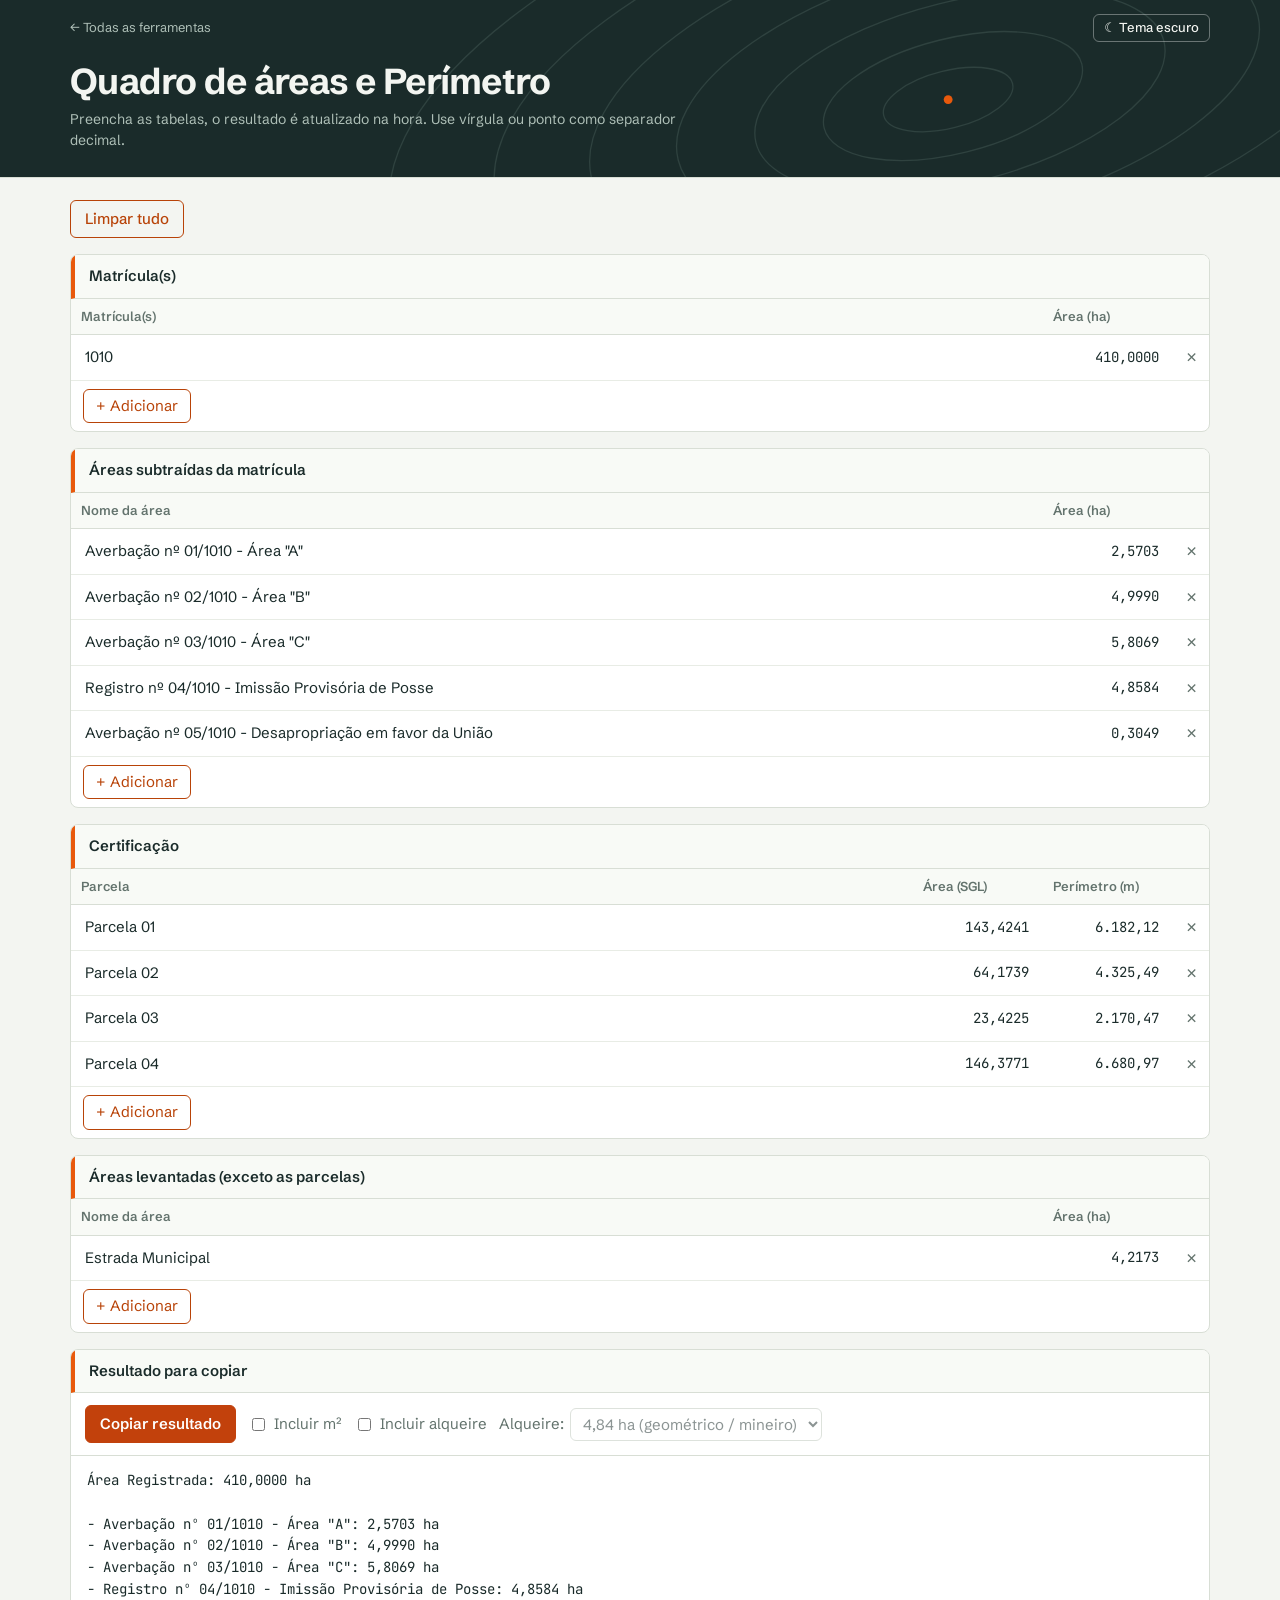
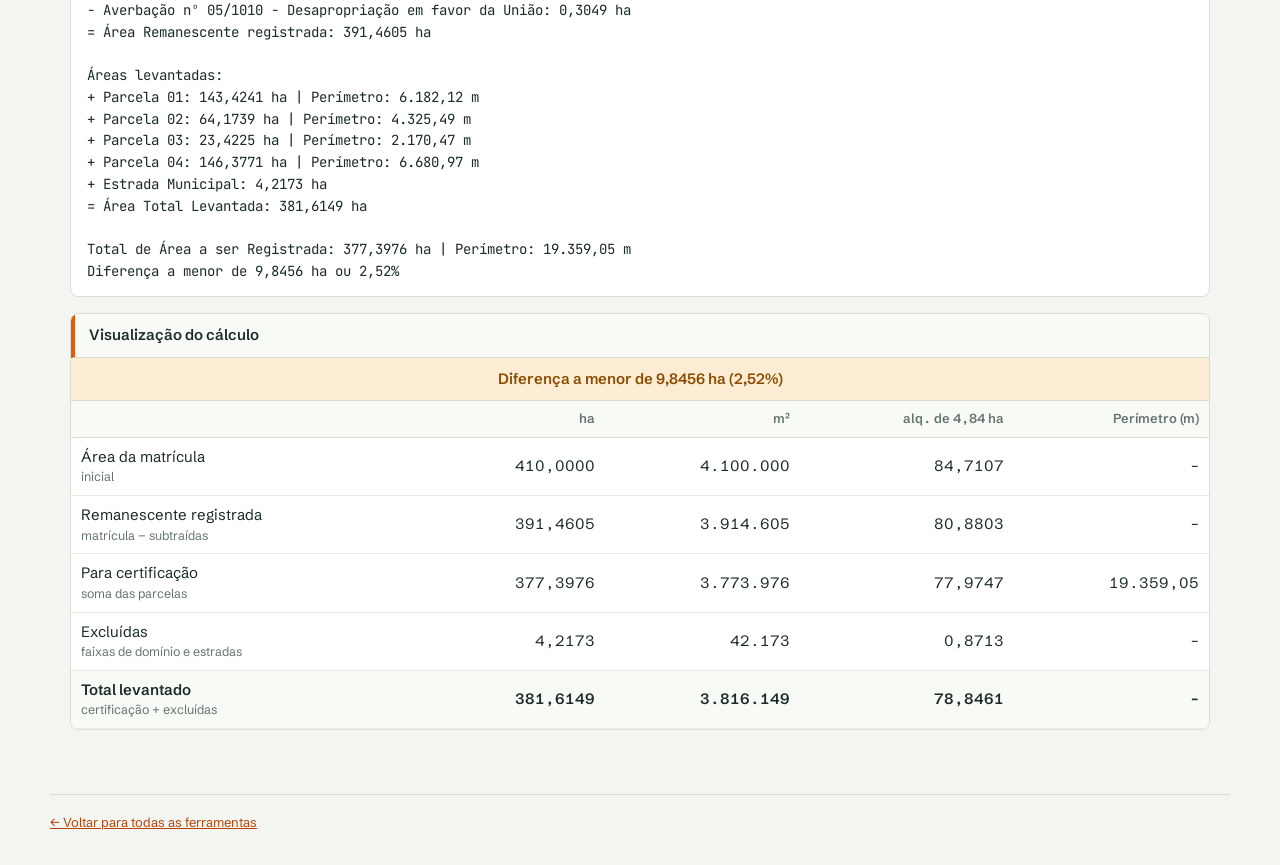
==== commit 7f21aa58: "Update title and heading for area calculation page" ====
--- a/areas/index.html
+++ b/areas/index.html
@@ -4,7 +4,7 @@
 <meta charset="utf-8">
 <meta name="viewport" content="width=device-width, initial-scale=1">
 <meta name="color-scheme" content="light dark">
-<title>Cálculo de áreas · Ferramentas</title>
+<title>Quadro de áreas e Perímetro · Ferramentas</title>
 <meta name="description" content="Cálculo de áreas: matrícula, áreas subtraídas, parcelas certificadas e áreas levantadas, com texto pronto para copiar.">
 <link rel="icon" href="../assets/favicon.svg" type="image/svg+xml">
 <link rel="preconnect" href="https://fonts.googleapis.com">
@@ -64,7 +64,7 @@
     </nav>
     <div class="top-main">
       <div>
-        <h1>Cálculo de áreas</h1>
+        <h1>Quadro de áreas e Perímetro</h1>
         <p class="lead">Preencha as tabelas, o resultado é atualizado na hora. Use vírgula ou ponto como separador decimal.</p>
       </div>
     </div>
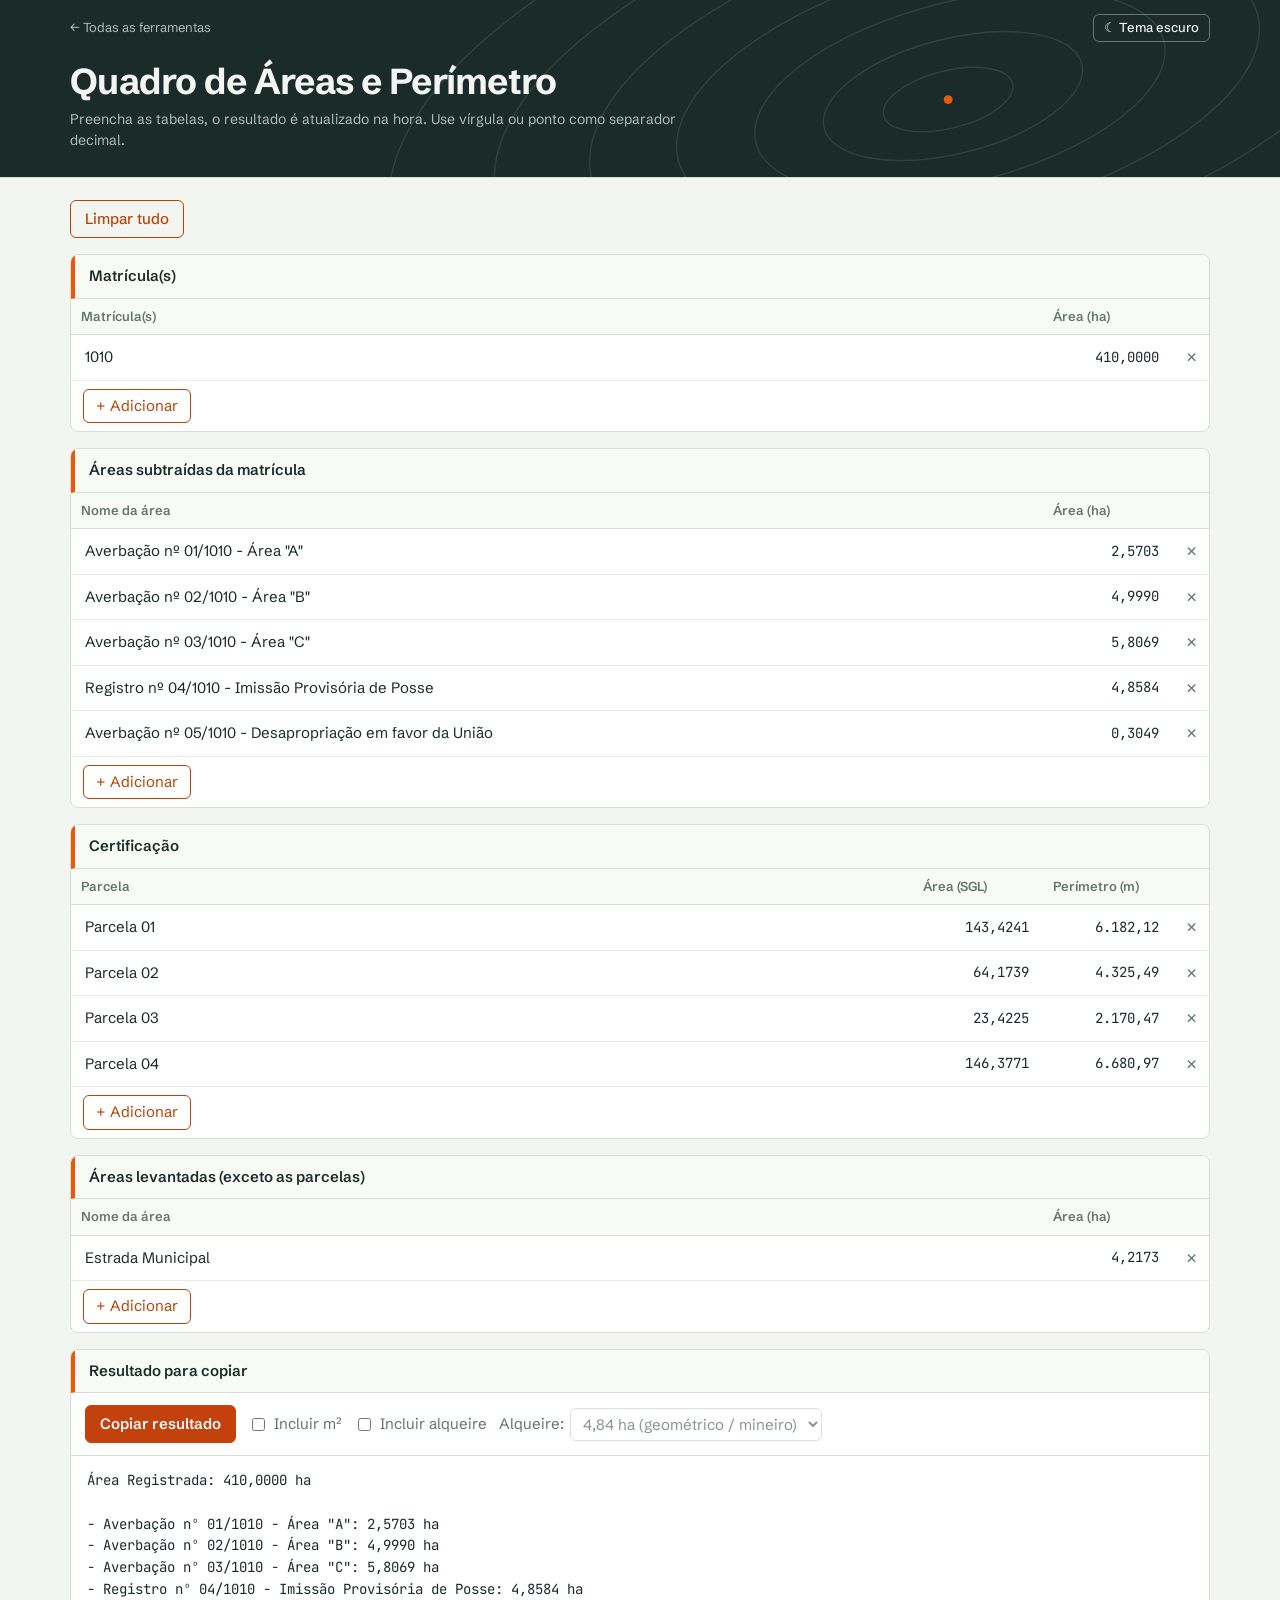
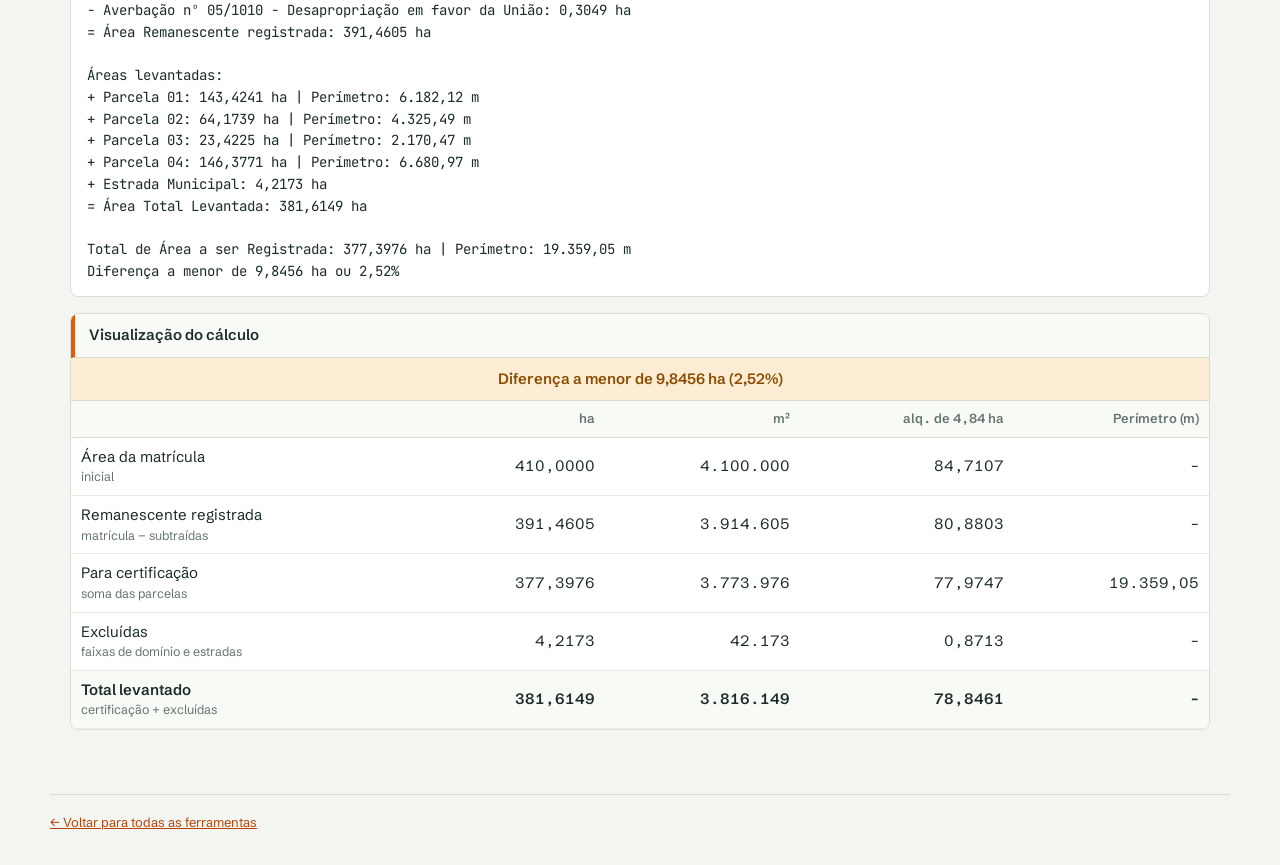
==== commit 0da5d209: "Fix capitalization in header for areas section" ====
--- a/areas/index.html
+++ b/areas/index.html
@@ -4,7 +4,7 @@
 <meta charset="utf-8">
 <meta name="viewport" content="width=device-width, initial-scale=1">
 <meta name="color-scheme" content="light dark">
-<title>Quadro de áreas e Perímetro · Ferramentas</title>
+<title>Quadro de Áreas e Perímetro · Ferramentas</title>
 <meta name="description" content="Cálculo de áreas: matrícula, áreas subtraídas, parcelas certificadas e áreas levantadas, com texto pronto para copiar.">
 <link rel="icon" href="../assets/favicon.svg" type="image/svg+xml">
 <link rel="preconnect" href="https://fonts.googleapis.com">
@@ -64,7 +64,7 @@
     </nav>
     <div class="top-main">
       <div>
-        <h1>Quadro de áreas e Perímetro</h1>
+        <h1>Quadro de Áreas e Perímetro</h1>
         <p class="lead">Preencha as tabelas, o resultado é atualizado na hora. Use vírgula ou ponto como separador decimal.</p>
       </div>
     </div>
